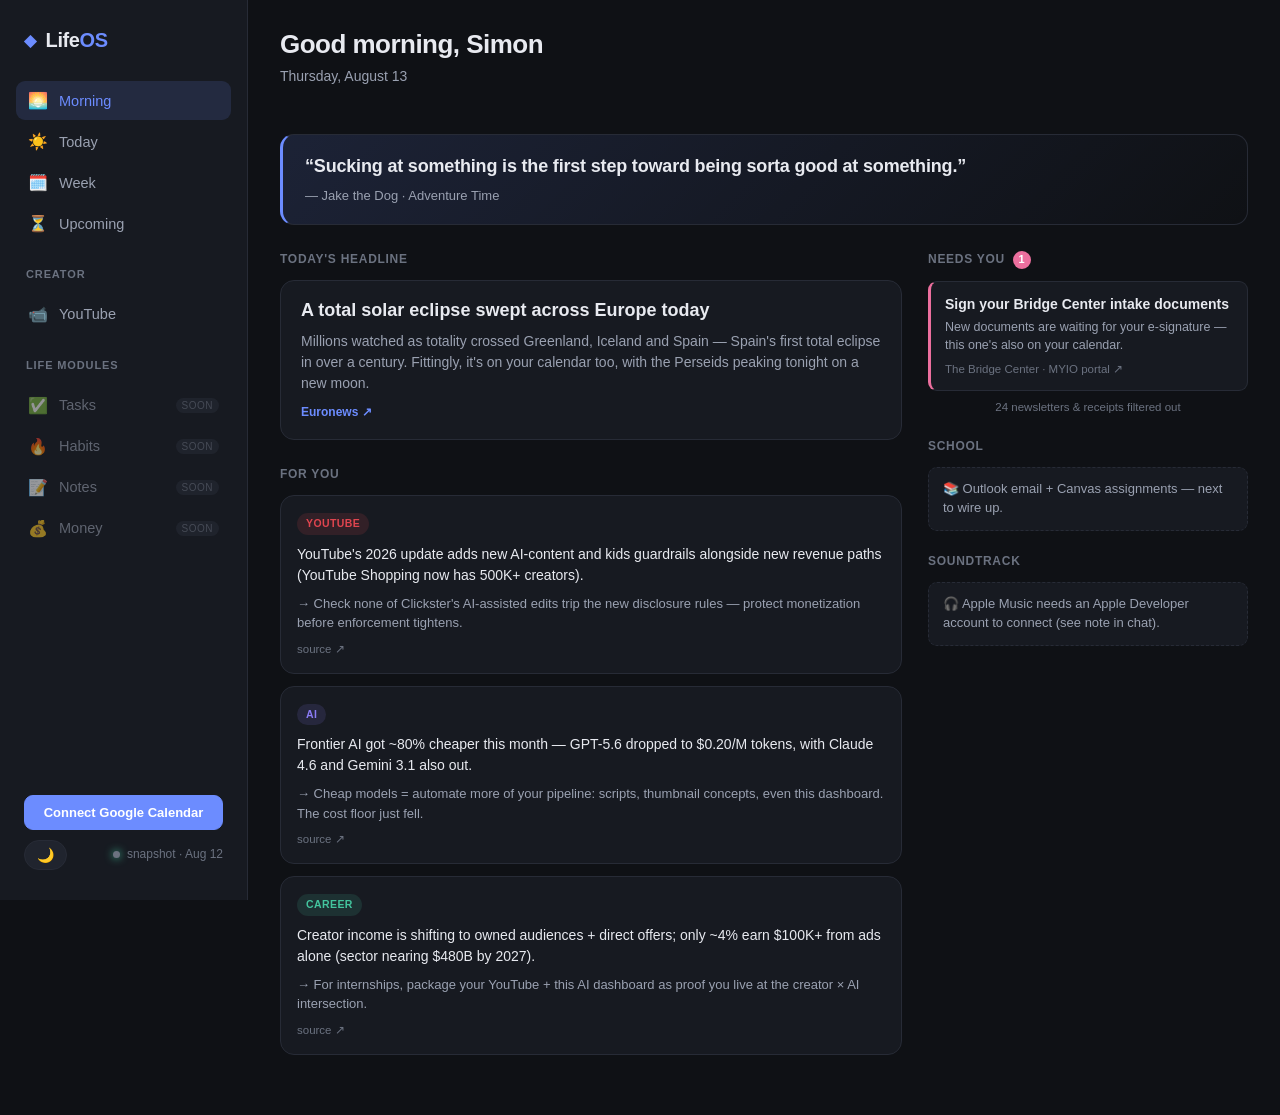
==== index.html @ aaa0245e "Add Morning brief page (news + for-you + needs-you + quote) New "Morning" tab (now the landing view)" ====
<!DOCTYPE html>
<html lang="en" data-theme="dark">
<head>
  <meta charset="UTF-8" />
  <meta name="viewport" content="width=device-width, initial-scale=1.0" />
  <title>Life OS — Dashboard</title>
  <link rel="preconnect" href="https://fonts.googleapis.com" />
  <link rel="stylesheet" href="styles.css" />
  <link rel="icon" href="data:image/svg+xml,<svg xmlns='http://www.w3.org/2000/svg' viewBox='0 0 100 100'><text y='.9em' font-size='90'>🗓️</text></svg>" />
  <script src="https://accounts.google.com/gsi/client" async defer></script>
</head>
<body>
  <div class="app">
    <!-- Sidebar -->
    <aside class="sidebar">
      <div class="brand">
        <span class="brand-mark">◆</span>
        <span class="brand-name">Life<span>OS</span></span>
      </div>

      <nav class="nav">
        <button class="nav-item active" data-view="morning">
          <span class="nav-ico">🌅</span> Morning
        </button>
        <button class="nav-item" data-view="today">
          <span class="nav-ico">☀️</span> Today
        </button>
        <button class="nav-item" data-view="week">
          <span class="nav-ico">🗓️</span> Week
        </button>
        <button class="nav-item" data-view="upcoming">
          <span class="nav-ico">⏳</span> Upcoming
        </button>
      </nav>

      <div class="nav-section-label">Creator</div>
      <nav class="nav">
        <button class="nav-item" data-view="youtube">
          <span class="nav-ico">📹</span> YouTube
        </button>
      </nav>

      <div class="nav-section-label">Life modules</div>
      <nav class="nav">
        <button class="nav-item soon" disabled>
          <span class="nav-ico">✅</span> Tasks <span class="soon-tag">soon</span>
        </button>
        <button class="nav-item soon" disabled>
          <span class="nav-ico">🔥</span> Habits <span class="soon-tag">soon</span>
        </button>
        <button class="nav-item soon" disabled>
          <span class="nav-ico">📝</span> Notes <span class="soon-tag">soon</span>
        </button>
        <button class="nav-item soon" disabled>
          <span class="nav-ico">💰</span> Money <span class="soon-tag">soon</span>
        </button>
      </nav>

      <div class="sidebar-foot">
        <div class="conn" id="conn"></div>
        <div class="foot-row">
          <button id="themeToggle" class="theme-toggle" title="Toggle theme">
            <span class="tt-dark">🌙</span><span class="tt-light">☀️</span>
          </button>
          <div class="sync">
            <span class="sync-dot" id="syncDot"></span>
            <span id="syncLabel">—</span>
          </div>
        </div>
      </div>
    </aside>

    <!-- Main -->
    <main class="main">
      <header class="topbar">
        <div>
          <h1 id="viewTitle">Today</h1>
          <p id="viewSub" class="sub"></p>
        </div>
        <div class="topbar-right">
          <div class="legend" id="legend"></div>
        </div>
      </header>

      <!-- Stat strip -->
      <section class="stats" id="stats"></section>

      <!-- View slot -->
      <section class="view" id="view"></section>
    </main>
  </div>

  <script src="config.js"></script>
  <script src="session.js"></script>
  <script src="data/events.js"></script>
  <script src="data/youtube.js"></script>
  <script src="data/brief.js"></script>
  <script src="google.js"></script>
  <script src="ytstudio.js"></script>
  <script src="app.js"></script>
</body>
</html>
---- styles.css ----
/* ---------- Design tokens ---------- */
:root {
  --bg: #0f1115;
  --bg-elev: #171a21;
  --bg-elev-2: #1e222b;
  --line: #272b36;
  --line-soft: #20242e;
  --text: #e8eaf0;
  --text-dim: #9aa1b1;
  --text-faint: #6b7280;
  --accent: #6c8cff;
  --accent-soft: rgba(108, 140, 255, 0.14);
  --shadow: 0 8px 30px rgba(0, 0, 0, 0.35);
  --radius: 14px;
  --radius-sm: 9px;

  /* category colors */
  --c-work: #6c8cff;
  --c-health: #43c59e;
  --c-meal: #f5a742;
  --c-rest: #8b7cf6;
  --c-travel: #56b8e6;
  --c-social: #ec6f9e;
  --c-brief: #9aa1b1;
  --c-personal: #6b7280;
}

:root[data-theme="light"] {
  --bg: #f5f6f9;
  --bg-elev: #ffffff;
  --bg-elev-2: #ffffff;
  --line: #e4e7ee;
  --line-soft: #eef0f5;
  --text: #1a1d24;
  --text-dim: #5a6273;
  --text-faint: #99a0b0;
  --accent: #4361ee;
  --accent-soft: rgba(67, 97, 238, 0.1);
  --shadow: 0 8px 30px rgba(20, 30, 60, 0.08);
}

* { box-sizing: border-box; margin: 0; padding: 0; }

html, body { height: 100%; }

body {
  font-family: -apple-system, BlinkMacSystemFont, "Segoe UI", Roboto, Helvetica, Arial, sans-serif;
  background: var(--bg);
  color: var(--text);
  -webkit-font-smoothing: antialiased;
  line-height: 1.45;
}

/* ---------- Layout ---------- */
.app {
  display: grid;
  grid-template-columns: 248px 1fr;
  min-height: 100vh;
}

.sidebar {
  background: var(--bg-elev);
  border-right: 1px solid var(--line);
  padding: 22px 16px;
  display: flex;
  flex-direction: column;
  gap: 6px;
  position: sticky;
  top: 0;
  height: 100vh;
}

.brand {
  display: flex;
  align-items: center;
  gap: 10px;
  padding: 4px 8px 20px;
  font-weight: 700;
  font-size: 20px;
  letter-spacing: -0.02em;
}
.brand-mark { color: var(--accent); font-size: 16px; }
.brand-name span { color: var(--accent); }

.nav-section-label {
  font-size: 11px;
  text-transform: uppercase;
  letter-spacing: 0.08em;
  color: var(--text-faint);
  padding: 18px 10px 6px;
  font-weight: 600;
}

.nav { display: flex; flex-direction: column; gap: 2px; }

.nav-item {
  display: flex;
  align-items: center;
  gap: 11px;
  width: 100%;
  padding: 10px 12px;
  border: none;
  background: transparent;
  color: var(--text-dim);
  font-size: 14.5px;
  font-weight: 500;
  border-radius: var(--radius-sm);
  cursor: pointer;
  text-align: left;
  transition: background 0.15s, color 0.15s;
  font-family: inherit;
}
.nav-item:hover:not(:disabled) { background: var(--line-soft); color: var(--text); }
.nav-item.active { background: var(--accent-soft); color: var(--accent); }
.nav-ico { font-size: 16px; width: 20px; text-align: center; }
.nav-item.soon { cursor: default; opacity: 0.55; }
.soon-tag {
  margin-left: auto;
  font-size: 10px;
  text-transform: uppercase;
  letter-spacing: 0.05em;
  background: var(--line);
  color: var(--text-faint);
  padding: 2px 6px;
  border-radius: 20px;
}

.sidebar-foot { margin-top: auto; display: flex; flex-direction: column; gap: 10px; padding: 8px; }
.foot-row { display: flex; align-items: center; justify-content: space-between; gap: 10px; }

/* connection controls */
.conn { display: flex; flex-direction: column; gap: 6px; }
.conn-btn {
  width: 100%; padding: 9px 12px; border-radius: var(--radius-sm);
  border: 1px solid var(--line); background: var(--line-soft); color: var(--text);
  font-size: 13px; font-weight: 600; cursor: pointer; font-family: inherit;
  transition: background 0.12s, opacity 0.12s;
}
.conn-btn:hover:not(:disabled) { background: var(--bg-elev-2); }
.conn-btn:disabled { opacity: 0.6; cursor: default; }
.conn-btn.primary { background: var(--accent); border-color: var(--accent); color: #fff; }
.conn-btn.primary:hover { opacity: 0.9; background: var(--accent); }
.conn-btn.ghost { background: transparent; color: var(--text-dim); }
.conn-hint { font-size: 11px; color: var(--text-faint); line-height: 1.4; }
.conn-hint code { background: var(--line-soft); padding: 1px 4px; border-radius: 4px; font-size: 10.5px; }
.conn-err { font-size: 11px; color: #e0655f; line-height: 1.4; }

.theme-toggle {
  background: var(--line-soft);
  border: 1px solid var(--line);
  color: var(--text);
  border-radius: 20px;
  padding: 6px 12px;
  cursor: pointer;
  font-size: 14px;
}
:root[data-theme="dark"] .tt-light { display: none; }
:root[data-theme="light"] .tt-dark { display: none; }

.sync { display: flex; align-items: center; gap: 7px; font-size: 12px; color: var(--text-faint); }
.sync-dot { width: 7px; height: 7px; border-radius: 50%; background: var(--c-health); box-shadow: 0 0 8px var(--c-health); }

/* ---------- Main ---------- */
.main { padding: 26px 32px 60px; max-width: 1200px; }

.topbar {
  display: flex;
  align-items: flex-start;
  justify-content: space-between;
  gap: 20px;
  margin-bottom: 22px;
}
.topbar h1 { font-size: 26px; font-weight: 700; letter-spacing: -0.02em; }
.sub { color: var(--text-dim); font-size: 14px; margin-top: 2px; }

.legend { display: flex; flex-wrap: wrap; gap: 10px 14px; justify-content: flex-end; max-width: 440px; }
.legend-item { display: flex; align-items: center; gap: 6px; font-size: 12px; color: var(--text-dim); }
.legend-dot { width: 9px; height: 9px; border-radius: 3px; }

/* ---------- Stats ---------- */
.stats {
  display: grid;
  grid-template-columns: repeat(4, 1fr);
  gap: 14px;
  margin-bottom: 26px;
}
.stat {
  background: var(--bg-elev);
  border: 1px solid var(--line);
  border-radius: var(--radius);
  padding: 16px 18px;
}
.stat-label { font-size: 12px; color: var(--text-faint); text-transform: uppercase; letter-spacing: 0.05em; font-weight: 600; }
.stat-value { font-size: 24px; font-weight: 700; margin-top: 6px; letter-spacing: -0.02em; }
.stat-sub { font-size: 12.5px; color: var(--text-dim); margin-top: 2px; }
.stat-value.accent { color: var(--accent); }

/* ---------- Today timeline ---------- */
.timeline { display: flex; flex-direction: column; gap: 2px; position: relative; }
.tl-now {
  display: flex; align-items: center; gap: 10px;
  color: var(--c-brief); font-size: 12px; font-weight: 600;
  margin: 8px 0;
}
.tl-now::after { content: ""; flex: 1; height: 1px; background: linear-gradient(90deg, var(--c-brief), transparent); }
.tl-now-dot { width: 8px; height: 8px; border-radius: 50%; background: var(--c-brief); box-shadow: 0 0 8px var(--c-brief); }

.event {
  display: grid;
  grid-template-columns: 92px 1fr;
  gap: 16px;
  padding: 11px 14px;
  border-radius: var(--radius-sm);
  border: 1px solid transparent;
  transition: background 0.12s, border-color 0.12s;
}
.event:hover { background: var(--bg-elev); border-color: var(--line); }
.event.past { opacity: 0.45; }
.event.current { background: var(--accent-soft); border-color: color-mix(in srgb, var(--accent) 40%, transparent); }
.event-time { font-size: 13px; color: var(--text-dim); font-variant-numeric: tabular-nums; padding-top: 1px; }
.event-time .dur { display: block; font-size: 11px; color: var(--text-faint); }
.event-body { display: flex; align-items: flex-start; gap: 11px; min-width: 0; }
.event-bar { width: 3px; align-self: stretch; border-radius: 3px; flex: none; margin-top: 2px; margin-bottom: 2px; }
.event-title { font-size: 14.5px; font-weight: 550; }
.event-loc { font-size: 12.5px; color: var(--text-dim); margin-top: 2px; }
.event-cat { font-size: 11px; color: var(--text-faint); text-transform: capitalize; }

.allday-strip { display: flex; flex-direction: column; gap: 6px; margin-bottom: 18px; }
.allday {
  display: flex; align-items: center; gap: 10px;
  background: var(--bg-elev); border: 1px solid var(--line);
  border-left: 3px solid var(--c-brief);
  padding: 9px 13px; border-radius: var(--radius-sm); font-size: 13.5px;
}

/* ---------- Week grid ---------- */
.week {
  display: grid;
  grid-template-columns: repeat(7, 1fr);
  gap: 10px;
}
.day-col {
  background: var(--bg-elev);
  border: 1px solid var(--line);
  border-radius: var(--radius);
  padding: 12px 10px;
  min-height: 180px;
  min-width: 0; /* allow 1fr columns to shrink instead of overflowing */
}
.day-col.is-today { border-color: var(--accent); box-shadow: 0 0 0 1px var(--accent); }
.day-head { text-align: center; padding-bottom: 10px; border-bottom: 1px solid var(--line-soft); margin-bottom: 10px; }
.day-dow { font-size: 11px; text-transform: uppercase; letter-spacing: 0.06em; color: var(--text-faint); font-weight: 600; }
.day-num { font-size: 20px; font-weight: 700; margin-top: 2px; }
.day-col.is-today .day-num { color: var(--accent); }
.day-events { display: flex; flex-direction: column; gap: 5px; }
.chip {
  display: flex; align-items: center; gap: 7px;
  font-size: 11.5px; padding: 5px 7px; border-radius: 7px;
  background: var(--bg-elev-2); border: 1px solid var(--line-soft);
  min-width: 0;
}
.chip-dot { width: 7px; height: 7px; border-radius: 2px; flex: none; }
.chip-time { color: var(--text-faint); font-variant-numeric: tabular-nums; flex: none; }
.chip-title { overflow: hidden; text-overflow: ellipsis; white-space: nowrap; }
.day-more { font-size: 11px; color: var(--text-faint); text-align: center; padding-top: 2px; }

/* ---------- Upcoming ---------- */
.up-group { margin-bottom: 26px; }
.up-date { font-size: 13px; font-weight: 600; color: var(--text-dim); margin-bottom: 8px; position: sticky; top: 0; }

/* ---------- YouTube view ---------- */
.yt-toolbar { display: flex; align-items: center; justify-content: space-between; gap: 12px; margin-bottom: 14px; flex-wrap: wrap; }
.yt-toolbar-left { display: flex; align-items: center; gap: 10px; flex-wrap: wrap; }
.yt-status { font-size: 12.5px; color: var(--text-faint); }
.yt-status.live { color: var(--c-health); font-weight: 600; }
.conn-btn.sm { width: auto; padding: 6px 12px; font-size: 12.5px; }
#ytErr:empty { display: none; }
#ytErr { margin: -6px 0 14px; }
.sheet-btn {
  display: inline-flex; align-items: center; gap: 7px;
  background: var(--c-health); color: #06281f; text-decoration: none;
  font-size: 13px; font-weight: 650; padding: 8px 14px; border-radius: 20px;
}
.sheet-btn:hover { opacity: 0.9; }

.yt-facts { display: flex; flex-wrap: wrap; gap: 8px; margin-bottom: 16px; }
.fact {
  font-size: 12px; font-weight: 600; color: var(--text-dim);
  background: var(--bg-elev); border: 1px solid var(--line);
  padding: 5px 11px; border-radius: 20px;
}

.insight {
  background: var(--accent-soft); border: 1px solid color-mix(in srgb, var(--accent) 30%, transparent);
  color: var(--text); font-size: 13.5px; line-height: 1.5;
  padding: 12px 16px; border-radius: var(--radius); margin-bottom: 22px;
}

.yt-grid { display: grid; grid-template-columns: 1fr 300px; gap: 24px; align-items: start; }
.yt-section-title {
  font-size: 12px; text-transform: uppercase; letter-spacing: 0.06em;
  color: var(--text-faint); font-weight: 700; margin: 4px 0 12px;
}
.yt-col .yt-section-title:not(:first-child) { margin-top: 26px; }

.ideas-grid { display: grid; grid-template-columns: repeat(3, 1fr); gap: 12px; }
.idea {
  background: var(--bg-elev); border: 1px solid var(--line); border-radius: var(--radius);
  padding: 14px; display: flex; flex-direction: column; gap: 8px;
}
.pill {
  align-self: flex-start; font-size: 10.5px; font-weight: 700; text-transform: uppercase;
  letter-spacing: 0.04em; padding: 3px 9px; border-radius: 20px;
}
.idea-title { font-size: 14.5px; font-weight: 650; line-height: 1.3; }
.idea-hook { font-size: 12.5px; color: var(--text-dim); line-height: 1.45; }
.idea-basis { font-size: 11.5px; color: var(--text-faint); line-height: 1.4; margin-top: auto; }

.pipe { display: flex; flex-direction: column; gap: 2px; }
.pipe-row {
  display: grid; grid-template-columns: 56px 10px 1fr auto; align-items: center; gap: 11px;
  padding: 9px 12px; border-radius: var(--radius-sm); border: 1px solid transparent;
}
.pipe-row:hover { background: var(--bg-elev); border-color: var(--line); }
.pipe-day { font-size: 12px; color: var(--text-faint); font-variant-numeric: tabular-nums; }
.pipe-dot { width: 8px; height: 8px; border-radius: 3px; }
.pipe-title { font-size: 13.5px; overflow: hidden; text-overflow: ellipsis; white-space: nowrap; }
.status-badge {
  font-size: 10.5px; font-weight: 650; text-transform: uppercase; letter-spacing: 0.04em;
  padding: 3px 9px; border-radius: 20px; white-space: nowrap;
}
.status-today   { background: var(--accent-soft); color: var(--accent); }
.status-planned { background: color-mix(in srgb, var(--c-health) 16%, transparent); color: var(--c-health); }
.status-backlog { background: var(--line-soft); color: var(--text-faint); }

.yt-side {
  background: var(--bg-elev); border: 1px solid var(--line);
  border-radius: var(--radius); padding: 16px 18px;
}
.traffic { display: flex; flex-direction: column; gap: 10px; margin-bottom: 4px; }
.traffic-row { display: grid; grid-template-columns: 84px 1fr 34px; align-items: center; gap: 9px; }
.traffic-label { font-size: 12px; color: var(--text-dim); }
.bar { height: 7px; background: var(--line-soft); border-radius: 4px; overflow: hidden; }
.bar-fill { display: block; height: 100%; background: var(--accent); border-radius: 4px; }
.traffic-pct { font-size: 12px; color: var(--text-dim); text-align: right; font-variant-numeric: tabular-nums; }

.topvids { display: flex; flex-direction: column; gap: 9px; }
.topvid { display: flex; align-items: baseline; justify-content: space-between; gap: 10px; }
.topvid-title { font-size: 12.5px; color: var(--text-dim); overflow: hidden; text-overflow: ellipsis; white-space: nowrap; }
.topvid-views { font-size: 12.5px; font-weight: 650; color: var(--text); font-variant-numeric: tabular-nums; flex: none; }

/* audience */
.aud-grid { display: grid; grid-template-columns: repeat(auto-fit, minmax(210px, 1fr)); gap: 14px; margin-bottom: 26px; }
.aud-card { background: var(--bg-elev); border: 1px solid var(--line); border-radius: var(--radius); padding: 14px 16px; }
.aud-h { font-size: 13px; font-weight: 650; margin-bottom: 12px; }
.aud-card .traffic-row { grid-template-columns: 68px 1fr 34px; }
.fmt-row { display: flex; align-items: center; justify-content: space-between; gap: 10px; padding: 5px 0; }
.fmt-label { font-size: 13px; font-weight: 550; }
.fmt-nums { font-size: 12px; color: var(--text-dim); }
.fmt-nums b { color: var(--text); }

/* ---------- Morning brief ---------- */
.quote-card {
  background: linear-gradient(135deg, var(--accent-soft), transparent);
  border: 1px solid var(--line); border-left: 3px solid var(--accent);
  border-radius: var(--radius); padding: 18px 22px; margin-bottom: 26px;
}
.quote-text { font-size: 18px; font-weight: 550; line-height: 1.45; letter-spacing: -0.01em; }
.quote-author { font-size: 13px; color: var(--text-dim); margin-top: 8px; }

.brief-grid { display: grid; grid-template-columns: 1fr 320px; gap: 26px; align-items: start; }
.sec-label {
  font-size: 12px; text-transform: uppercase; letter-spacing: 0.06em;
  color: var(--text-faint); font-weight: 700; margin: 0 0 12px;
  display: flex; align-items: center; gap: 8px;
}
.brief-main .sec-label:not(:first-child) { margin-top: 26px; }
.brief-side .sec-label:not(:first-child) { margin-top: 22px; }

.headline-card {
  display: block; text-decoration: none; color: inherit;
  background: var(--bg-elev); border: 1px solid var(--line); border-radius: var(--radius);
  padding: 18px 20px; transition: border-color 0.12s;
}
.headline-card:hover { border-color: var(--accent); }
.headline-title { font-size: 18px; font-weight: 650; line-height: 1.3; }
.headline-sum { font-size: 14px; color: var(--text-dim); line-height: 1.5; margin-top: 8px; }
.headline-src { font-size: 12px; color: var(--accent); font-weight: 600; margin-top: 10px; }

.fy-grid { display: flex; flex-direction: column; gap: 12px; }
.fy-card { background: var(--bg-elev); border: 1px solid var(--line); border-radius: var(--radius); padding: 14px 16px; }
.fy-tag {
  display: inline-block; font-size: 10.5px; font-weight: 700; text-transform: uppercase;
  letter-spacing: 0.04em; padding: 3px 9px; border-radius: 20px; margin-bottom: 9px;
}
.fy-text { font-size: 14px; line-height: 1.5; }
.fy-action { font-size: 13px; color: var(--text-dim); line-height: 1.5; margin-top: 8px; font-weight: 500; }
.fy-src { display: inline-block; font-size: 11.5px; color: var(--text-faint); margin-top: 8px; text-decoration: none; }
.fy-src:hover { color: var(--accent); }

.need-count {
  background: var(--c-social); color: #fff; font-size: 11px; font-weight: 700;
  min-width: 18px; height: 18px; padding: 0 5px; border-radius: 20px;
  display: inline-flex; align-items: center; justify-content: center;
}
.needs { display: flex; flex-direction: column; gap: 8px; }
.need-item {
  display: block; text-decoration: none; color: inherit;
  background: var(--bg-elev); border: 1px solid var(--line);
  border-left: 3px solid var(--c-social); border-radius: var(--radius-sm);
  padding: 12px 14px; transition: border-color 0.12s;
}
.need-item:hover { border-color: var(--c-social); }
.need-title { font-size: 14px; font-weight: 600; }
.need-why { font-size: 12.5px; color: var(--text-dim); line-height: 1.45; margin-top: 4px; }
.need-from { font-size: 11.5px; color: var(--text-faint); margin-top: 7px; }
.need-filtered { font-size: 11.5px; color: var(--text-faint); margin-top: 8px; text-align: center; }

.soon-card {
  background: var(--bg-elev); border: 1px dashed var(--line);
  border-radius: var(--radius-sm); padding: 12px 14px;
  font-size: 13px; color: var(--text-dim);
}

@media (max-width: 900px) {
  .brief-grid { grid-template-columns: 1fr; }
}

/* ---------- misc ---------- */
.empty { color: var(--text-faint); font-size: 14px; padding: 40px; text-align: center; }

@media (max-width: 900px) {
  .app { grid-template-columns: 1fr; }
  .sidebar { position: static; height: auto; flex-direction: row; flex-wrap: wrap; align-items: center; gap: 4px; }
  .brand { padding: 4px 8px; }
  .nav { flex-direction: row; }
  .nav-section-label, .sidebar-foot .sync { display: none; }
  .sidebar-foot { margin: 0; }
  .stats { grid-template-columns: repeat(2, 1fr); }
  .week { grid-template-columns: 1fr; }
  .main { padding: 18px; }
  .event { grid-template-columns: 78px 1fr; }
  .yt-grid { grid-template-columns: 1fr; }
  .ideas-grid { grid-template-columns: 1fr; }
}
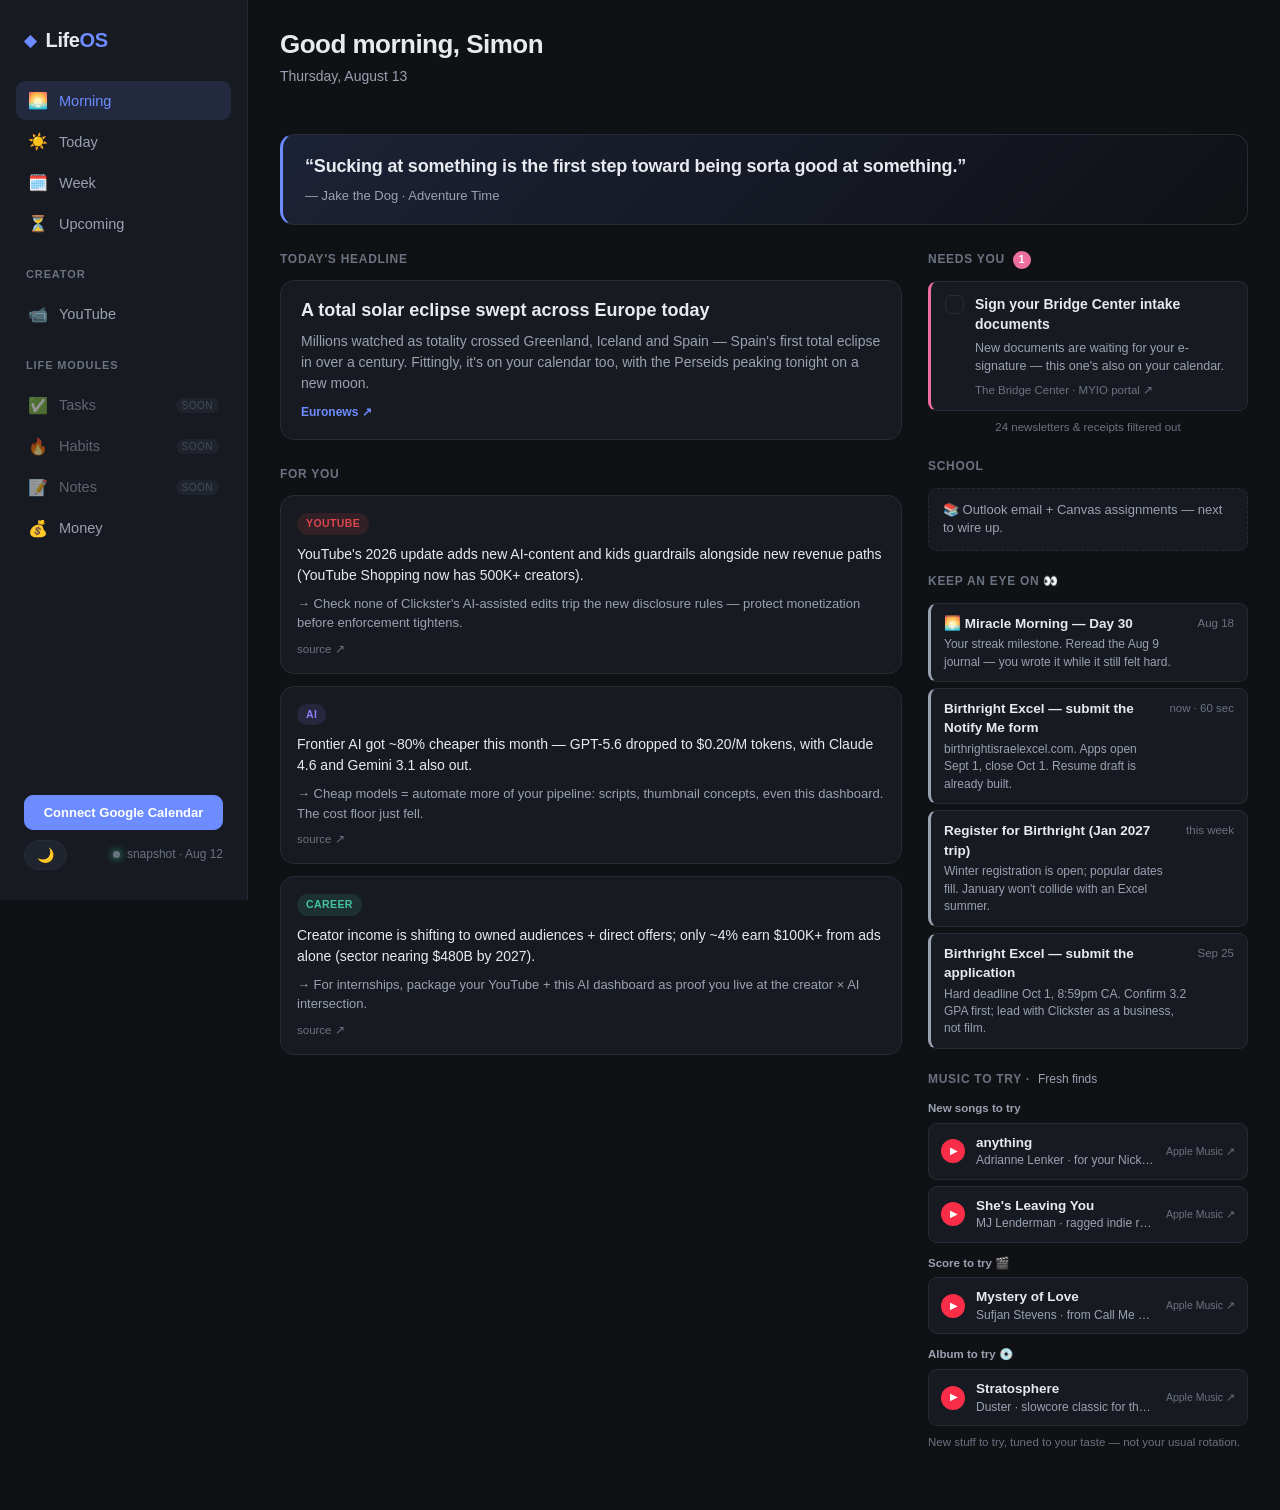
==== commit 50ac85a4: "Add Money tab (net worth, budget, spending, subscriptions) New Money view in the sidebar rendering n" ====
--- a/index.html
+++ b/index.html
@@ -51,8 +51,8 @@
         <button class="nav-item soon" disabled>
           <span class="nav-ico">📝</span> Notes <span class="soon-tag">soon</span>
         </button>
-        <button class="nav-item soon" disabled>
-          <span class="nav-ico">💰</span> Money <span class="soon-tag">soon</span>
+        <button class="nav-item" data-view="money">
+          <span class="nav-ico">💰</span> Money
         </button>
       </nav>
 
@@ -95,6 +95,7 @@
   <script src="data/events.js"></script>
   <script src="data/youtube.js"></script>
   <script src="data/brief.js"></script>
+  <script src="data/money.js"></script>
   <script src="google.js"></script>
   <script src="ytstudio.js"></script>
   <script src="app.js"></script>
--- a/styles.css
+++ b/styles.css
@@ -405,12 +405,25 @@
 }
 .needs { display: flex; flex-direction: column; gap: 8px; }
 .need-item {
-  display: block; text-decoration: none; color: inherit;
+  display: flex; align-items: flex-start; gap: 11px;
   background: var(--bg-elev); border: 1px solid var(--line);
   border-left: 3px solid var(--c-social); border-radius: var(--radius-sm);
-  padding: 12px 14px; transition: border-color 0.12s;
+  padding: 12px 14px; transition: border-color 0.12s, opacity 0.12s;
 }
 .need-item:hover { border-color: var(--c-social); }
+.need-body { flex: 1; min-width: 0; text-decoration: none; color: inherit; }
+.need-check {
+  flex: none; width: 19px; height: 19px; margin-top: 1px; padding: 0;
+  border: 1.5px solid var(--line); border-radius: 6px; background: transparent;
+  cursor: pointer; display: flex; align-items: center; justify-content: center;
+  transition: background 0.12s, border-color 0.12s;
+}
+.need-check::after { content: "✓"; font-size: 12px; font-weight: 800; line-height: 1; color: transparent; }
+.need-check:hover { border-color: var(--c-health); }
+.need-check[aria-checked="true"] { background: var(--c-health); border-color: var(--c-health); }
+.need-check[aria-checked="true"]::after { color: #06281f; }
+.need-item.done { opacity: 0.5; }
+.need-item.done .need-title { text-decoration: line-through; }
 .need-title { font-size: 14px; font-weight: 600; }
 .need-why { font-size: 12.5px; color: var(--text-dim); line-height: 1.45; margin-top: 4px; }
 .need-from { font-size: 11.5px; color: var(--text-faint); margin-top: 7px; }
@@ -421,10 +434,67 @@
   border-radius: var(--radius-sm); padding: 12px 14px;
   font-size: 13px; color: var(--text-dim);
 }
+.watch-list { display: flex; flex-direction: column; gap: 6px; }
+.watch-item {
+  display: flex; align-items: flex-start; gap: 10px; text-decoration: none; color: inherit;
+  background: var(--bg-elev); border: 1px solid var(--line); border-left: 3px solid var(--c-brief);
+  border-radius: var(--radius-sm); padding: 10px 13px; transition: border-color 0.12s;
+}
+.watch-item:hover { border-color: var(--c-brief); }
+.watch-main { flex: 1; min-width: 0; }
+.watch-title { font-size: 13.5px; font-weight: 600; }
+.watch-note { font-size: 12px; color: var(--text-dim); line-height: 1.45; margin-top: 3px; }
+.watch-when { flex: none; font-size: 11.5px; color: var(--text-faint); white-space: nowrap; padding-top: 1px; }
+.watch-when.soon { color: var(--c-social); font-weight: 700; }
+
+.music-vibe { color: var(--text-dim); text-transform: none; letter-spacing: 0; font-weight: 500; }
+.music-sub { font-size: 11.5px; font-weight: 650; color: var(--text-dim); margin: 12px 0 6px; }
+.music-sub:first-child { margin-top: 0; }
+.music-list { display: flex; flex-direction: column; gap: 6px; }
+.music-pick {
+  display: flex; align-items: center; gap: 11px; text-decoration: none; color: inherit;
+  background: var(--bg-elev); border: 1px solid var(--line); border-radius: var(--radius-sm);
+  padding: 9px 12px; transition: border-color 0.12s;
+}
+.music-pick:hover { border-color: #fa2d48; }
+.music-play {
+  flex: none; width: 24px; height: 24px; border-radius: 50%;
+  background: #fa2d48; color: #fff; font-size: 10px;
+  display: flex; align-items: center; justify-content: center; padding-left: 2px;
+}
+.music-meta { display: flex; flex-direction: column; min-width: 0; flex: 1; }
+.music-title { font-size: 13.5px; font-weight: 600; overflow: hidden; text-overflow: ellipsis; white-space: nowrap; }
+.music-artist { font-size: 12px; color: var(--text-dim); overflow: hidden; text-overflow: ellipsis; white-space: nowrap; }
+.music-open { flex: none; font-size: 10.5px; color: var(--text-faint); }
+.music-note { font-size: 11.5px; color: var(--text-faint); margin-top: 8px; line-height: 1.4; }
+.need-item.school { border-left-color: var(--c-work); }
+.need-item.school:hover { border-color: var(--c-work); }
+.miss { font-size: 10px; font-weight: 700; text-transform: uppercase; color: #fff; background: var(--c-social); padding: 1px 6px; border-radius: 10px; margin-left: 4px; }
+.live-dot { width: 7px; height: 7px; border-radius: 50%; background: var(--c-health); box-shadow: 0 0 7px var(--c-health); display: inline-block; }
 
 @media (max-width: 900px) {
   .brief-grid { grid-template-columns: 1fr; }
 }
+
+/* ---------- Money ---------- */
+.traffic.money .traffic-row { grid-template-columns: 150px 1fr 72px; }
+.acct-type { font-size: 10.5px; color: var(--text-faint); text-transform: uppercase; letter-spacing: 0.04em; margin-left: 4px; }
+.acct-bal { flex: none; font-size: 12.5px; font-weight: 650; font-variant-numeric: tabular-nums; text-align: right; min-width: 64px; }
+.traffic-row .acct-bal { color: var(--text); }
+.budget { margin-bottom: 8px; }
+.budget-head { display: flex; justify-content: space-between; font-size: 13px; margin-bottom: 8px; }
+.budget-head span:first-child { font-weight: 650; }
+.budget-head span:last-child { color: var(--text-dim); }
+.budget-bar { height: 12px; background: var(--line-soft); border-radius: 8px; overflow: hidden; }
+.budget-fill { display: block; height: 100%; background: var(--c-health); border-radius: 8px; }
+.budget-fill.over { background: var(--c-social); }
+.subs { display: flex; flex-direction: column; gap: 2px; }
+.sub-row { display: flex; align-items: center; justify-content: space-between; gap: 10px; padding: 8px 2px; border-bottom: 1px solid var(--line-soft); }
+.sub-row:last-child { border-bottom: none; }
+.sub-name { font-size: 13px; overflow: hidden; text-overflow: ellipsis; white-space: nowrap; }
+.sub-amt { flex: none; font-size: 13px; font-weight: 650; font-variant-numeric: tabular-nums; }
+.sub-cad { font-size: 11px; color: var(--text-faint); font-weight: 400; }
+.money-acct { }
 
 /* ---------- misc ---------- */
 .empty { color: var(--text-faint); font-size: 14px; padding: 40px; text-align: center; }
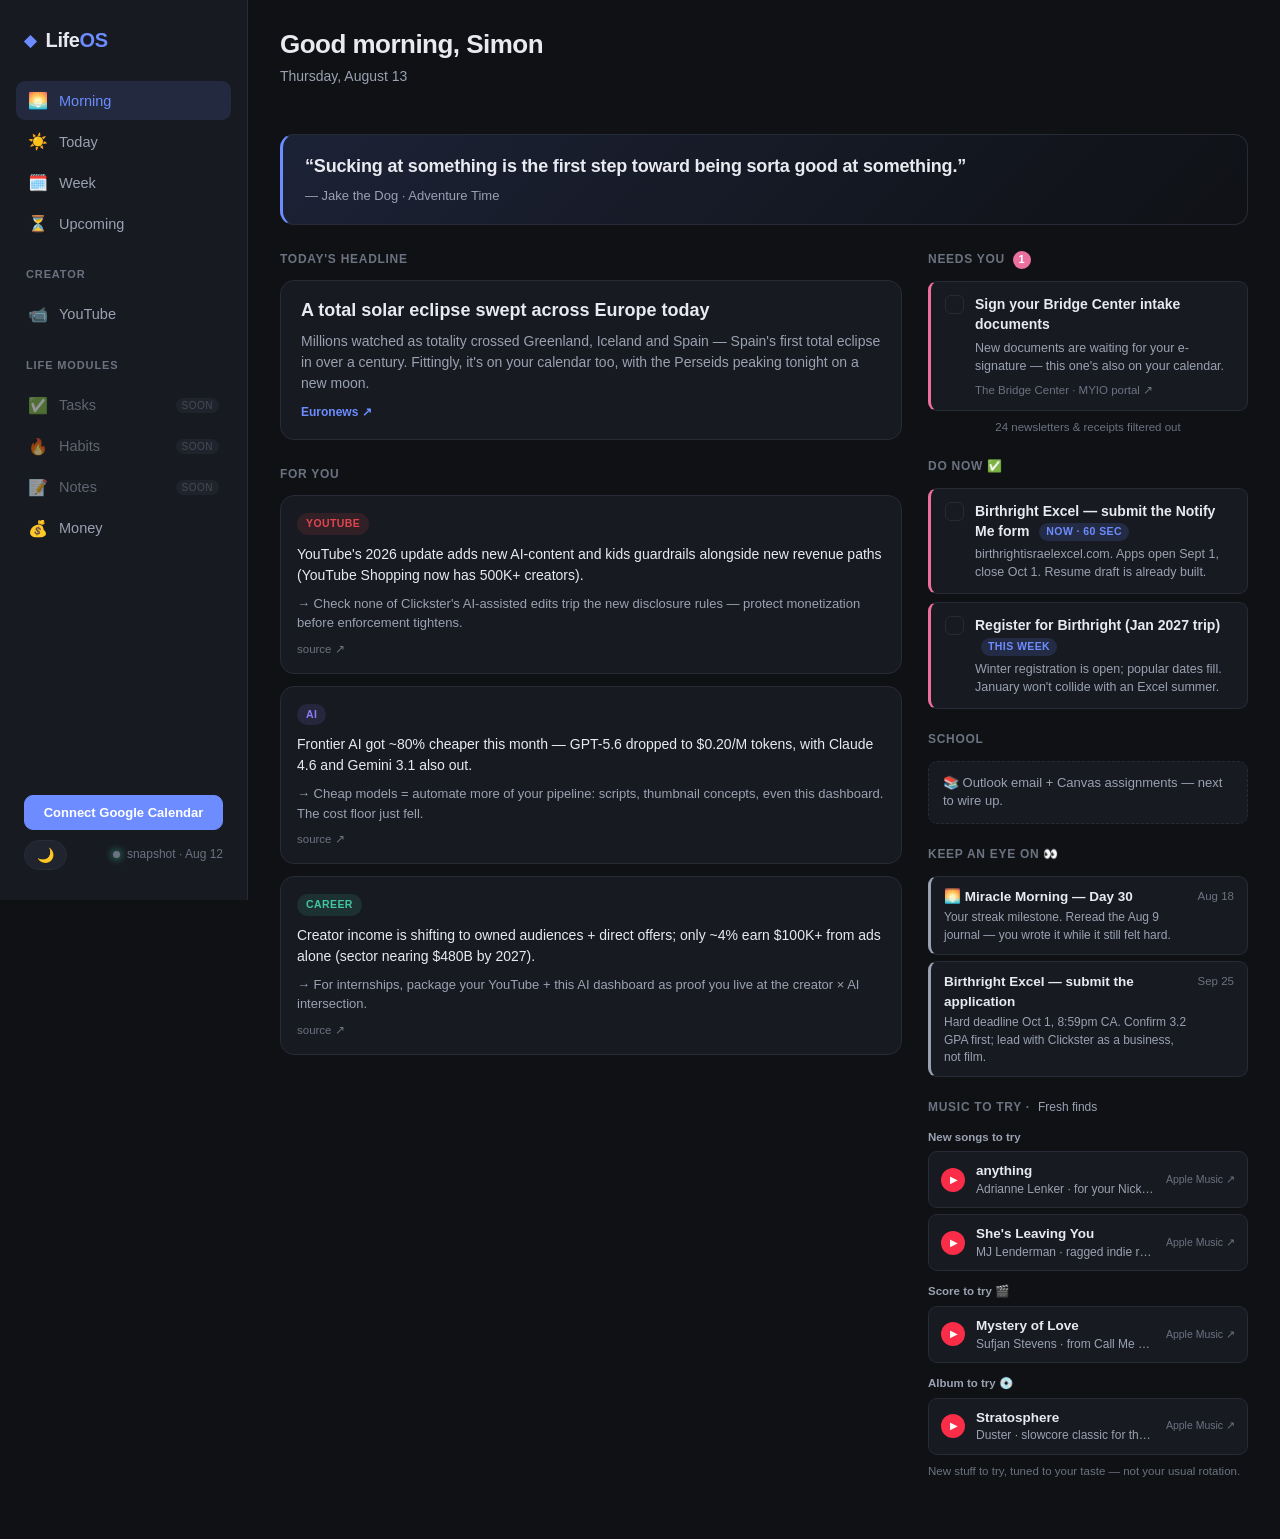
==== commit f5951493: "Add automatic bank sync to Money tab via Plaid - Worker: /plaid/link-token, /plaid/exchange, /plaid/" ====
--- a/index.html
+++ b/index.html
@@ -98,6 +98,7 @@
   <script src="data/money.js"></script>
   <script src="google.js"></script>
   <script src="ytstudio.js"></script>
+  <script src="plaid.js"></script>
   <script src="app.js"></script>
 </body>
 </html>
--- a/styles.css
+++ b/styles.css
@@ -428,6 +428,8 @@
 .need-why { font-size: 12.5px; color: var(--text-dim); line-height: 1.45; margin-top: 4px; }
 .need-from { font-size: 11.5px; color: var(--text-faint); margin-top: 7px; }
 .need-filtered { font-size: 11.5px; color: var(--text-faint); margin-top: 8px; text-align: center; }
+.task-when { display: inline-block; margin-left: 6px; font-size: 10.5px; font-weight: 700; text-transform: uppercase; letter-spacing: .04em; color: var(--accent); background: color-mix(in srgb, var(--accent) 16%, transparent); padding: 1px 7px; border-radius: 999px; vertical-align: middle; }
+.need-item.task.done .task-when { opacity: .5; }
 
 .soon-card {
   background: var(--bg-elev); border: 1px dashed var(--line);
@@ -496,6 +498,27 @@
 .sub-cad { font-size: 11px; color: var(--text-faint); font-weight: 400; }
 .money-acct { }
 
+/* Money — bank-sync controls */
+.money-ctl {
+  display: flex; align-items: center; justify-content: space-between; gap: 14px; flex-wrap: wrap;
+  padding: 12px 16px; margin-bottom: 16px;
+  background: var(--panel, var(--card, rgba(127,127,127,.06))); border: 1px solid var(--line-soft); border-radius: var(--radius);
+}
+.money-conn { font-size: 13px; color: var(--text-dim); display: inline-flex; align-items: center; gap: 8px; }
+.money-btns { display: inline-flex; gap: 8px; flex-wrap: wrap; }
+.mbtn {
+  font: inherit; font-size: 12.5px; font-weight: 600; cursor: pointer;
+  padding: 7px 13px; border-radius: 8px; border: 1px solid var(--line); background: transparent; color: var(--text);
+  transition: background .15s, border-color .15s, opacity .15s;
+}
+.mbtn:hover { background: color-mix(in srgb, var(--text) 8%, transparent); }
+.mbtn:disabled { opacity: .55; cursor: default; }
+.mbtn.accent { background: var(--accent); border-color: var(--accent); color: #fff; }
+.mbtn.accent:hover { background: color-mix(in srgb, var(--accent) 88%, #000); }
+.mbtn.ghost { color: var(--text-faint); }
+.insight.ok { background: color-mix(in srgb, #43c59e 14%, transparent); border-color: color-mix(in srgb, #43c59e 32%, transparent); }
+.acct-empty { font-size: 12.5px; color: var(--text-faint); padding: 8px 2px; }
+
 /* ---------- misc ---------- */
 .empty { color: var(--text-faint); font-size: 14px; padding: 40px; text-align: center; }
 
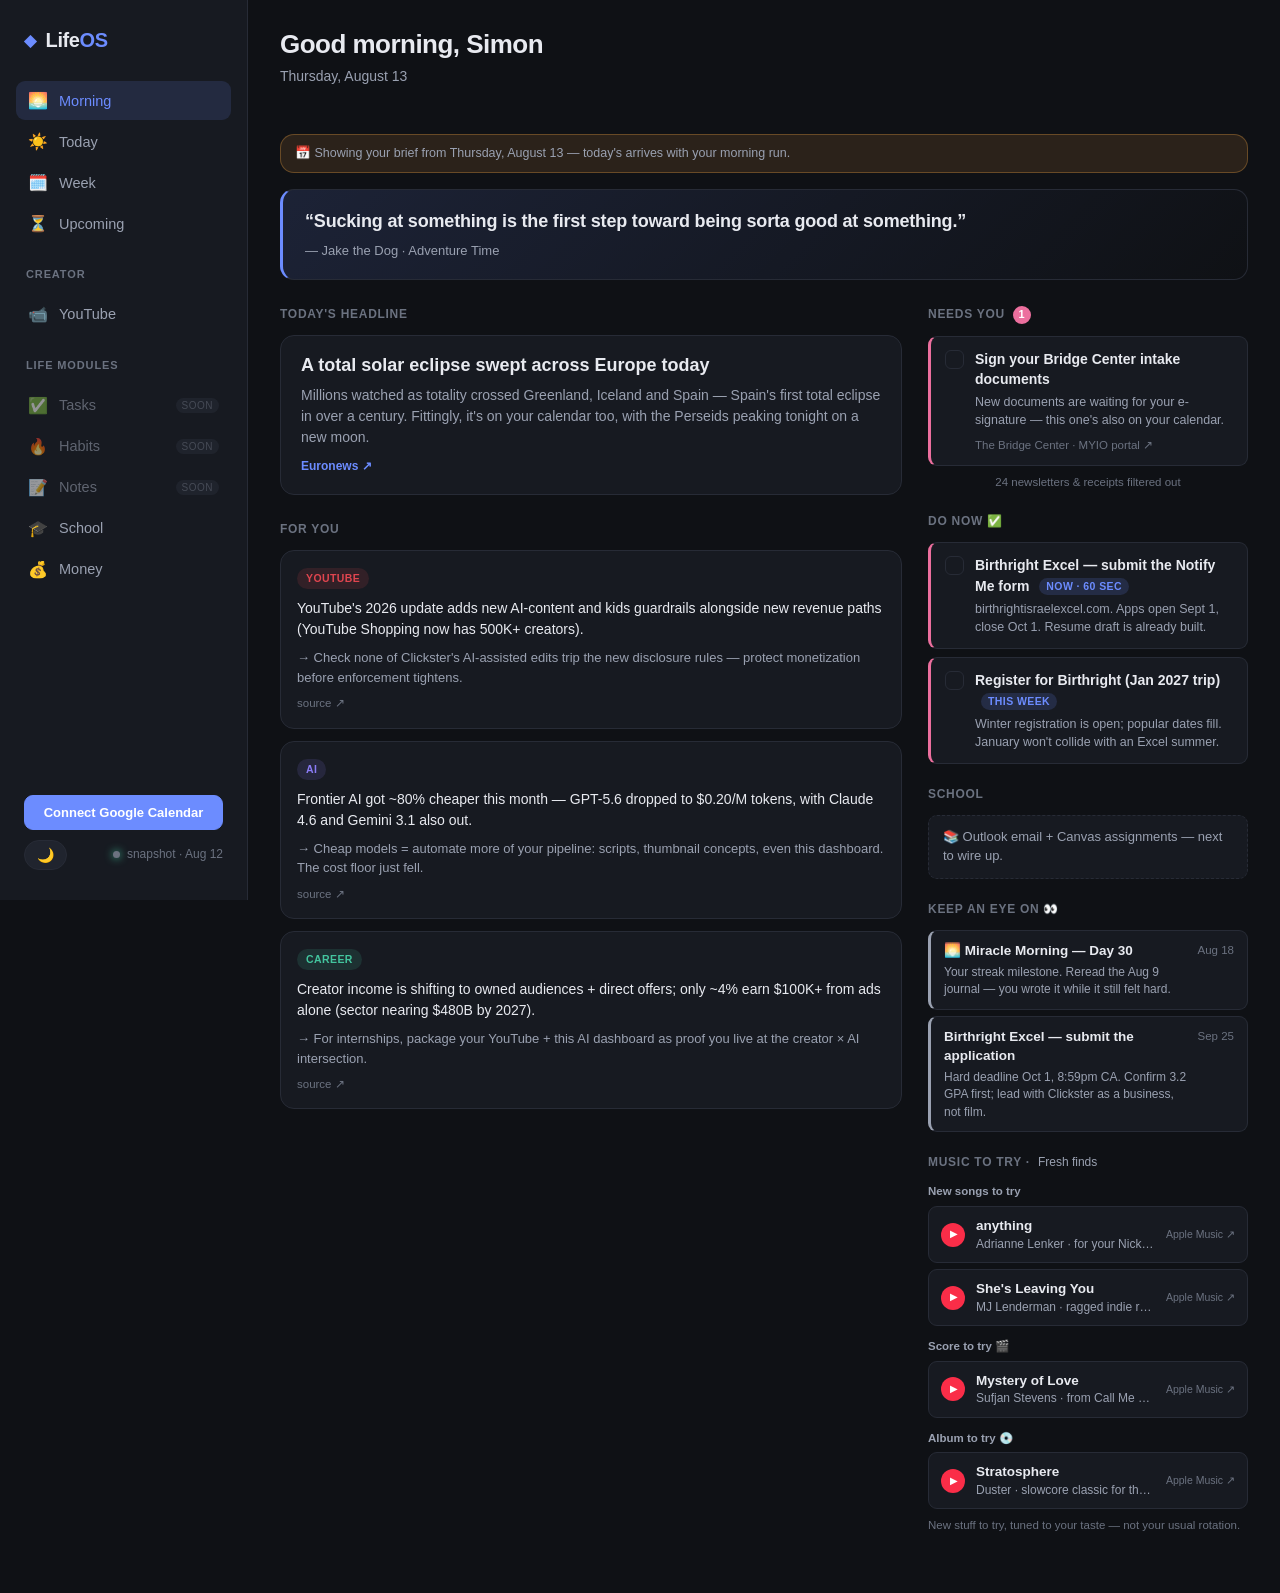
==== commit c1ad1356: "Add School tab: academic planner (degree progress, courses, study-abroad) - New School view: credit " ====
--- a/index.html
+++ b/index.html
@@ -2,7 +2,11 @@
 <html lang="en" data-theme="dark">
 <head>
   <meta charset="UTF-8" />
-  <meta name="viewport" content="width=device-width, initial-scale=1.0" />
+  <meta name="viewport" content="width=device-width, initial-scale=1.0, viewport-fit=cover" />
+  <meta name="theme-color" content="#0f1115" media="(prefers-color-scheme: dark)" />
+  <meta name="theme-color" content="#f5f6f9" media="(prefers-color-scheme: light)" />
+  <meta name="apple-mobile-web-app-capable" content="yes" />
+  <meta name="apple-mobile-web-app-status-bar-style" content="black-translucent" />
   <title>Life OS — Dashboard</title>
   <link rel="preconnect" href="https://fonts.googleapis.com" />
   <link rel="stylesheet" href="styles.css" />
@@ -51,6 +55,9 @@
         <button class="nav-item soon" disabled>
           <span class="nav-ico">📝</span> Notes <span class="soon-tag">soon</span>
         </button>
+        <button class="nav-item" data-view="school">
+          <span class="nav-ico">🎓</span> School
+        </button>
         <button class="nav-item" data-view="money">
           <span class="nav-ico">💰</span> Money
         </button>
@@ -96,6 +103,7 @@
   <script src="data/youtube.js"></script>
   <script src="data/brief.js"></script>
   <script src="data/money.js"></script>
+  <script src="data/school.js"></script>
   <script src="google.js"></script>
   <script src="ytstudio.js"></script>
   <script src="plaid.js"></script>
--- a/styles.css
+++ b/styles.css
@@ -474,8 +474,14 @@
 .miss { font-size: 10px; font-weight: 700; text-transform: uppercase; color: #fff; background: var(--c-social); padding: 1px 6px; border-radius: 10px; margin-left: 4px; }
 .live-dot { width: 7px; height: 7px; border-radius: 50%; background: var(--c-health); box-shadow: 0 0 7px var(--c-health); display: inline-block; }
 
+/* Tablet / narrow: collapse the two-column content layouts.
+   minmax(0, …) lets the single track shrink below its content's min-content
+   width instead of blowing the layout out horizontally. */
 @media (max-width: 900px) {
-  .brief-grid { grid-template-columns: 1fr; }
+  .brief-grid, .yt-grid { grid-template-columns: minmax(0, 1fr); }
+  .ideas-grid { grid-template-columns: repeat(2, minmax(0, 1fr)); }
+  .stats { grid-template-columns: repeat(2, minmax(0, 1fr)); }
+  .legend { justify-content: flex-start; max-width: none; }
 }
 
 /* ---------- Money ---------- */
@@ -518,21 +524,133 @@
 .mbtn.ghost { color: var(--text-faint); }
 .insight.ok { background: color-mix(in srgb, #43c59e 14%, transparent); border-color: color-mix(in srgb, #43c59e 32%, transparent); }
 .acct-empty { font-size: 12.5px; color: var(--text-faint); padding: 8px 2px; }
+/* ---------- School / academic planner ---------- */
+.traffic.school .traffic-row { grid-template-columns: 150px 1fr 52px; }
+.degree { margin-bottom: 22px; }
+.degree-head { display: flex; justify-content: space-between; font-size: 13px; margin-bottom: 8px; }
+.degree-head span:first-child { font-weight: 650; }
+.degree-head span:last-child { color: var(--text-dim); }
+.degree-bar { display: flex; height: 14px; background: var(--line-soft); border-radius: 8px; overflow: hidden; }
+.degree-fill { display: block; height: 100%; background: var(--accent); }
+.degree-fill.prog { background: color-mix(in srgb, var(--accent) 45%, transparent); }
+.courses { display: flex; flex-direction: column; }
+.course-row {
+  display: grid; grid-template-columns: 66px 1fr auto auto; align-items: center; gap: 10px;
+  padding: 8px 2px; border-bottom: 1px solid var(--line-soft); font-size: 13px;
+}
+.course-row:last-child { border-bottom: none; }
+.course-code { font-weight: 650; font-variant-numeric: tabular-nums; color: var(--text-dim); font-size: 12px; }
+.course-title { overflow: hidden; text-overflow: ellipsis; white-space: nowrap; }
+.course-term { color: var(--text-faint); font-size: 11px; margin-left: 8px; }
+.course-grade { font-weight: 650; color: var(--c-health); font-size: 12.5px; }
+.course-cr { color: var(--text-faint); font-size: 12px; min-width: 18px; text-align: right; }
+.abroad-card {
+  background: color-mix(in srgb, var(--c-travel) 12%, transparent);
+  border: 1px solid color-mix(in srgb, var(--c-travel) 32%, transparent);
+  border-radius: var(--radius); padding: 14px 16px; margin-bottom: 22px;
+}
+.abroad-head { font-size: 14px; font-weight: 700; }
+.abroad-loc { font-size: 13px; color: var(--text-dim); margin-top: 3px; }
+.abroad-credits { font-size: 12px; color: var(--text-faint); margin-top: 2px; }
+.abroad-courses { margin-top: 10px; }
+.abroad-note { font-size: 12px; color: var(--text-dim); margin-top: 10px; line-height: 1.45; }
+
+.brief-stale {
+  font-size: 12.5px; color: var(--text-dim); line-height: 1.5;
+  background: color-mix(in srgb, var(--c-meal) 12%, transparent);
+  border: 1px solid color-mix(in srgb, var(--c-meal) 30%, transparent);
+  padding: 9px 14px; border-radius: var(--radius); margin-bottom: 16px;
+}
 
 /* ---------- misc ---------- */
 .empty { color: var(--text-faint); font-size: 14px; padding: 40px; text-align: center; }
 
-@media (max-width: 900px) {
-  .app { grid-template-columns: 1fr; }
-  .sidebar { position: static; height: auto; flex-direction: row; flex-wrap: wrap; align-items: center; gap: 4px; }
-  .brand { padding: 4px 8px; }
-  .nav { flex-direction: row; }
-  .nav-section-label, .sidebar-foot .sync { display: none; }
-  .sidebar-foot { margin: 0; }
-  .stats { grid-template-columns: repeat(2, 1fr); }
-  .week { grid-template-columns: 1fr; }
-  .main { padding: 18px; }
-  .event { grid-template-columns: 78px 1fr; }
-  .yt-grid { grid-template-columns: 1fr; }
-  .ideas-grid { grid-template-columns: 1fr; }
-}
+/* ============================================================
+   Phone: native app-style layout
+   - sidebar  -> fixed BOTTOM tab bar (one-tap view switching)
+   - brand + connection/theme -> fixed TOP app bar
+   - safe-area insets keep clear of the notch + home indicator
+   ============================================================ */
+@media (max-width: 760px) {
+  .app { display: block; }
+
+  /* Content sits between the two fixed bars */
+  .main {
+    padding: calc(56px + env(safe-area-inset-top)) 14px calc(74px + env(safe-area-inset-bottom));
+    max-width: none;
+  }
+
+  /* ---- BOTTOM tab bar (was the sidebar) ---- */
+  .sidebar {
+    position: fixed; left: 0; right: 0; bottom: 0; top: auto;
+    height: auto; flex-direction: row; gap: 0;
+    padding: 6px 4px calc(6px + env(safe-area-inset-bottom));
+    border-right: none; border-top: 1px solid var(--line);
+    background: var(--bg-elev);
+    justify-content: space-around; align-items: stretch;
+    z-index: 60;
+    /* NB: no backdrop-filter here — it would trap the fixed top-bar children */
+  }
+  .sidebar .nav { display: contents; }                 /* flatten the 3 nav groups into one row */
+  .nav-section-label, .nav-item.soon { display: none; }
+  .nav-item {
+    flex: 1; min-width: 0;
+    flex-direction: column; align-items: center; justify-content: center;
+    gap: 3px; padding: 5px 2px; border-radius: 10px;
+    font-size: 10px; font-weight: 600; text-align: center; line-height: 1.1;
+    color: var(--text-faint);
+  }
+  .nav-item:hover:not(:disabled) { background: transparent; color: var(--text-faint); }
+  .nav-item.active { background: transparent; color: var(--accent); }
+  .nav-ico { font-size: 21px; width: auto; }
+  .soon-tag { display: none; }
+
+  /* ---- TOP app bar (brand left, controls right) ---- */
+  .brand {
+    position: fixed; top: 0; left: 0;
+    height: calc(52px + env(safe-area-inset-top));
+    padding: env(safe-area-inset-top) 0 0 15px;
+    display: flex; align-items: center; font-size: 18px; z-index: 61;
+  }
+  .sidebar-foot {
+    position: fixed; top: 0; left: 0; right: 0;
+    height: calc(52px + env(safe-area-inset-top));
+    margin: 0; padding: env(safe-area-inset-top) 12px 0;
+    flex-direction: row; align-items: center; justify-content: flex-end; gap: 8px;
+    background: color-mix(in srgb, var(--bg-elev) 92%, transparent);
+    -webkit-backdrop-filter: blur(12px); backdrop-filter: blur(12px);
+    border-bottom: 1px solid var(--line); z-index: 60;
+  }
+  .sidebar-foot .conn { flex-direction: row; gap: 6px; }
+  .sidebar-foot .conn-hint, .sidebar-foot .conn-err { display: none; }
+  .conn-btn { width: auto; padding: 7px 12px; font-size: 12.5px; }
+  .foot-row { gap: 8px; }
+  .sync #syncLabel { display: none; }                  /* dot only on phone */
+
+  /* ---- content density ---- */
+  .topbar { flex-direction: column; align-items: flex-start; gap: 8px; margin-bottom: 16px; }
+  .topbar h1 { font-size: 22px; }
+  .stats { grid-template-columns: repeat(2, minmax(0, 1fr)); gap: 10px; margin-bottom: 20px; }
+  .stat { padding: 13px 14px; }
+  .stat-value { font-size: 20px; }
+  .ideas-grid { grid-template-columns: minmax(0, 1fr); }
+
+  .week { grid-template-columns: minmax(0, 1fr); gap: 8px; }
+  .day-col { min-height: auto; }
+
+  .event { grid-template-columns: 62px 1fr; gap: 10px; padding: 10px 8px; }
+
+  .up-date { position: static; }                       /* don't tuck under the app bar */
+
+  .money-ctl { align-items: flex-start; }
+  .money-btns { width: 100%; }
+}
+
+/* Extra-tight phones */
+@media (max-width: 380px) {
+  .nav-item { font-size: 9px; }
+  .nav-ico { font-size: 19px; }
+  .stats { grid-template-columns: 1fr 1fr; gap: 8px; }
+  .sidebar-foot .sync { display: none; }               /* reclaim room for the connect button */
+  .conn-btn { padding: 6px 10px; font-size: 12px; }
+}
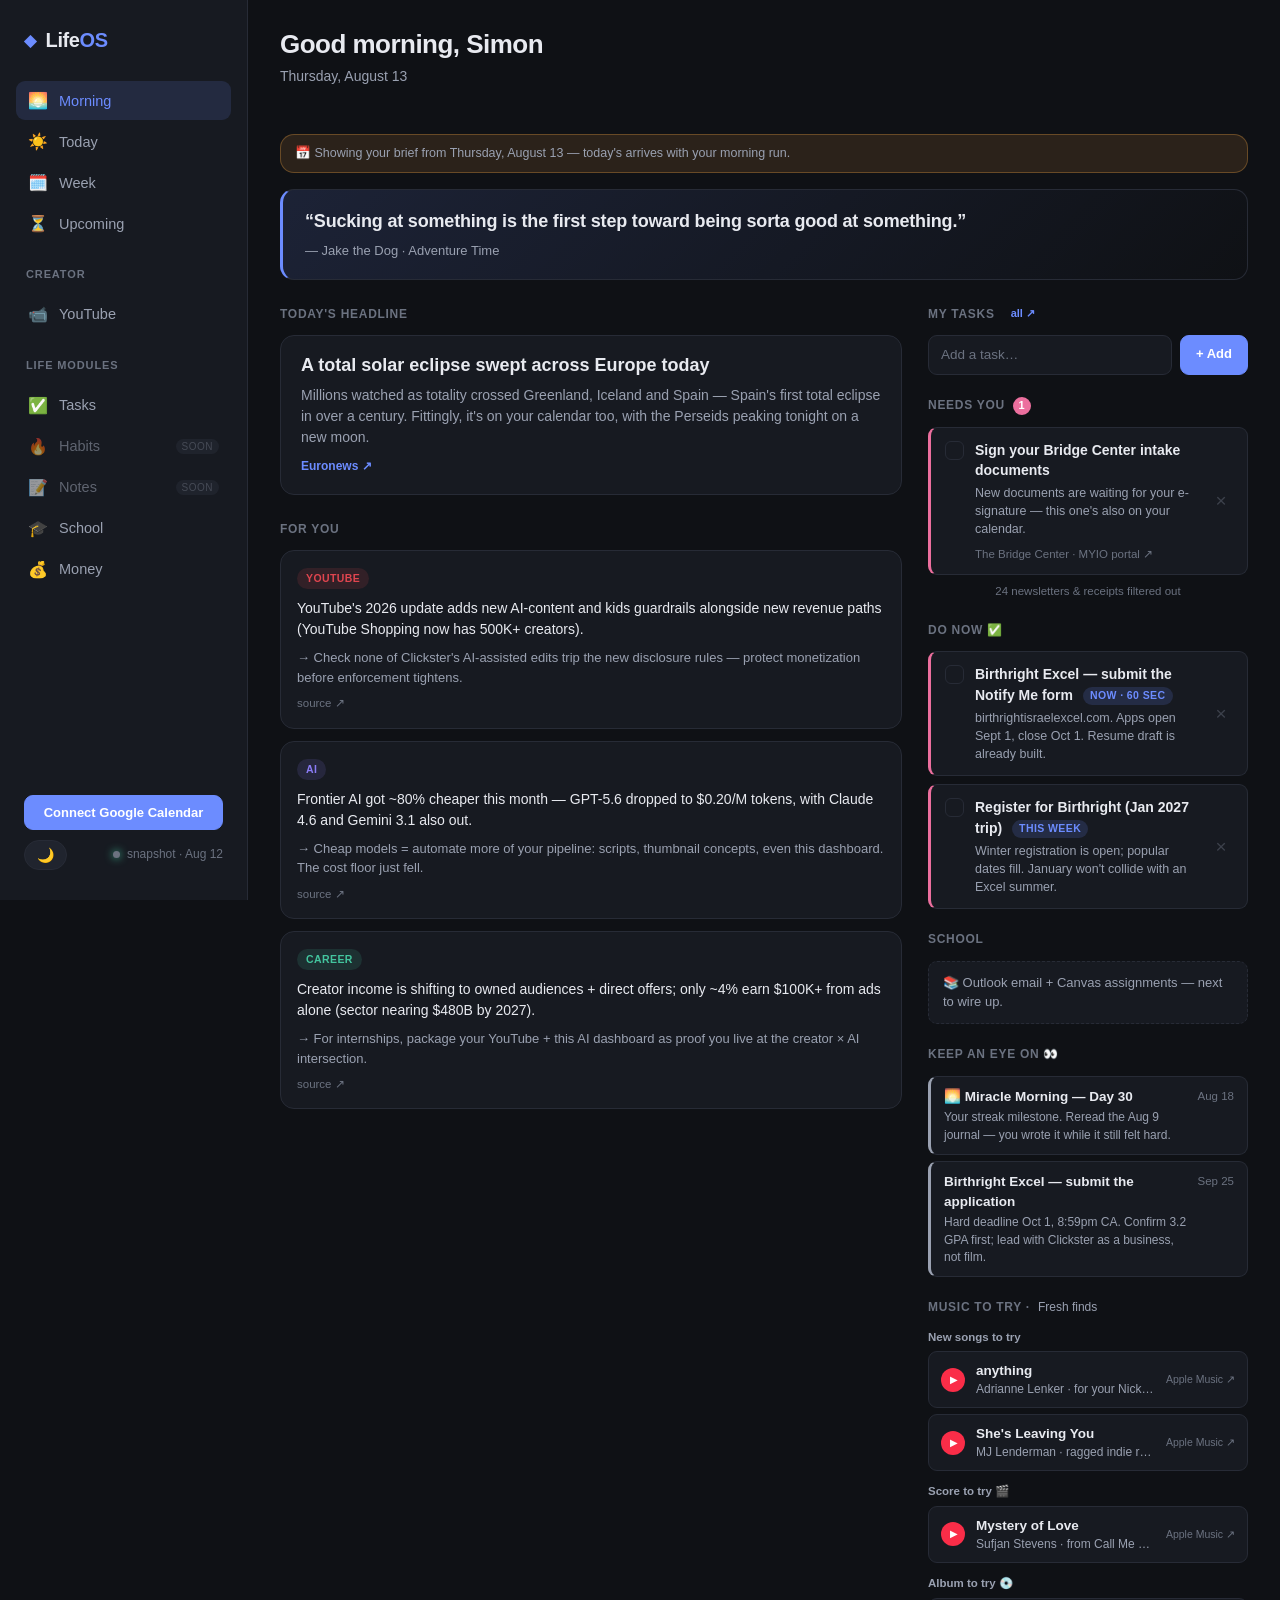
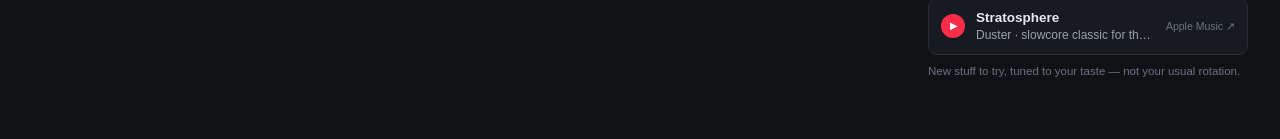
==== commit aeb6c9fe: "Add Tasks hub + user-created tasks with add/delete - New Tasks tab: unified list of Needs-you, Do-no" ====
--- a/index.html
+++ b/index.html
@@ -46,8 +46,8 @@
 
       <div class="nav-section-label">Life modules</div>
       <nav class="nav">
-        <button class="nav-item soon" disabled>
-          <span class="nav-ico">✅</span> Tasks <span class="soon-tag">soon</span>
+        <button class="nav-item" data-view="tasks">
+          <span class="nav-ico">✅</span> Tasks
         </button>
         <button class="nav-item soon" disabled>
           <span class="nav-ico">🔥</span> Habits <span class="soon-tag">soon</span>
--- a/styles.css
+++ b/styles.css
@@ -429,6 +429,33 @@
 .need-from { font-size: 11.5px; color: var(--text-faint); margin-top: 7px; }
 .need-filtered { font-size: 11.5px; color: var(--text-faint); margin-top: 8px; text-align: center; }
 .task-when { display: inline-block; margin-left: 6px; font-size: 10.5px; font-weight: 700; text-transform: uppercase; letter-spacing: .04em; color: var(--accent); background: color-mix(in srgb, var(--accent) 16%, transparent); padding: 1px 7px; border-radius: 999px; vertical-align: middle; }
+.need-del {
+  flex: none; align-self: center; width: 24px; height: 24px; padding: 0; margin-left: 2px;
+  border: none; background: transparent; color: var(--text-faint);
+  font-size: 19px; line-height: 1; cursor: pointer; border-radius: 6px; opacity: .45;
+  transition: opacity .12s, background .12s, color .12s;
+}
+.need-del:hover { opacity: 1; color: var(--c-social); background: color-mix(in srgb, var(--c-social) 15%, transparent); }
+/* Add-a-task input */
+.task-add { display: flex; gap: 8px; margin-bottom: 12px; }
+.task-add.big { margin-bottom: 18px; }
+.task-add-input {
+  flex: 1; min-width: 0; font: inherit; font-size: 13.5px; padding: 9px 12px;
+  border-radius: var(--radius-sm); border: 1px solid var(--line); background: var(--bg-elev); color: var(--text);
+}
+.task-add-input::placeholder { color: var(--text-faint); }
+.task-add-input:focus { outline: none; border-color: var(--accent); }
+.task-add-btn {
+  flex: none; font: inherit; font-size: 13px; font-weight: 600; padding: 9px 15px;
+  border-radius: var(--radius-sm); border: 1px solid var(--accent); background: var(--accent); color: #fff; cursor: pointer;
+}
+.task-add-btn:hover { opacity: .9; }
+/* Tasks tab */
+.tasks-wrap { max-width: 660px; }
+.tasks-wrap .needs { margin-bottom: 6px; }
+.tasks-count { font-size: 13px; color: var(--text-dim); margin-bottom: 14px; font-weight: 600; }
+.sec-link { font-size: 11px; font-weight: 600; color: var(--accent); text-decoration: none; text-transform: none; letter-spacing: 0; margin-left: 8px; cursor: pointer; }
+.sec-link:hover { text-decoration: underline; }
 .need-item.task.done .task-when { opacity: .5; }
 
 .soon-card {
@@ -554,6 +581,44 @@
 .abroad-credits { font-size: 12px; color: var(--text-faint); margin-top: 2px; }
 .abroad-courses { margin-top: 10px; }
 .abroad-note { font-size: 12px; color: var(--text-dim); margin-top: 10px; line-height: 1.45; }
+.abroad-courses:empty { display: none; }
+.school-flags { display: flex; flex-direction: column; gap: 8px; margin-bottom: 20px; }
+.school-flag {
+  display: flex; align-items: flex-start; gap: 11px; text-decoration: none;
+  padding: 11px 14px; border-radius: var(--radius);
+  background: color-mix(in srgb, var(--c-meal) 12%, transparent);
+  border: 1px solid color-mix(in srgb, var(--c-meal) 30%, transparent);
+  color: var(--text); transition: background .12s;
+}
+.school-flag:hover { background: color-mix(in srgb, var(--c-meal) 18%, transparent); }
+.school-flag.now { background: color-mix(in srgb, var(--c-social) 13%, transparent); border-color: color-mix(in srgb, var(--c-social) 34%, transparent); }
+.flag-ico { font-size: 15px; line-height: 1.3; flex: none; }
+.flag-body { display: flex; flex-direction: column; gap: 2px; min-width: 0; }
+.flag-title { font-size: 13.5px; font-weight: 600; }
+.flag-why { font-size: 12.5px; color: var(--text-dim); line-height: 1.45; }
+/* This-term class schedule */
+.cl-week { display: grid; grid-template-columns: repeat(auto-fit, minmax(120px, 1fr)); gap: 10px; margin-bottom: 22px; }
+.cl-day { background: var(--bg-elev); border: 1px solid var(--line); border-radius: var(--radius-sm); padding: 10px 9px; min-width: 0; }
+.cl-day-h { font-size: 11px; text-transform: uppercase; letter-spacing: 0.06em; color: var(--text-faint); font-weight: 700; text-align: center; margin-bottom: 9px; }
+.cl-block { background: var(--accent-soft); border: 1px solid color-mix(in srgb, var(--accent) 26%, transparent); border-radius: 7px; padding: 6px 8px; margin-bottom: 6px; }
+.cl-block:last-child { margin-bottom: 0; }
+.cl-code { font-size: 12px; font-weight: 650; }
+.cl-time { font-size: 11px; color: var(--text-dim); font-variant-numeric: tabular-nums; }
+.cl-room { font-size: 10.5px; color: var(--text-faint); }
+.cl-empty { color: var(--text-faint); text-align: center; font-size: 12px; }
+/* Requirement checker */
+.check-summary { font-size: 13px; font-weight: 600; padding: 10px 14px; border-radius: var(--radius); margin-bottom: 10px; }
+.check-summary.ok { background: color-mix(in srgb, var(--c-health) 13%, transparent); border: 1px solid color-mix(in srgb, var(--c-health) 30%, transparent); }
+.check-summary.warn { background: color-mix(in srgb, var(--c-social) 13%, transparent); border: 1px solid color-mix(in srgb, var(--c-social) 30%, transparent); }
+.checks { display: flex; flex-direction: column; margin-bottom: 22px; }
+.check-row { display: grid; grid-template-columns: auto 1fr auto; align-items: center; gap: 11px; padding: 9px 2px; border-bottom: 1px solid var(--line-soft); }
+.check-row:last-child { border-bottom: none; }
+.check-ico { font-size: 14px; }
+.check-body { display: flex; flex-direction: column; gap: 1px; min-width: 0; }
+.check-course { font-size: 13px; font-weight: 600; overflow: hidden; text-overflow: ellipsis; white-space: nowrap; }
+.check-label { font-size: 12px; color: var(--text-dim); }
+.check-row.warn .check-label { color: var(--c-social); }
+.check-cr { font-size: 11.5px; color: var(--text-faint); font-variant-numeric: tabular-nums; }
 
 .brief-stale {
   font-size: 12.5px; color: var(--text-dim); line-height: 1.5;
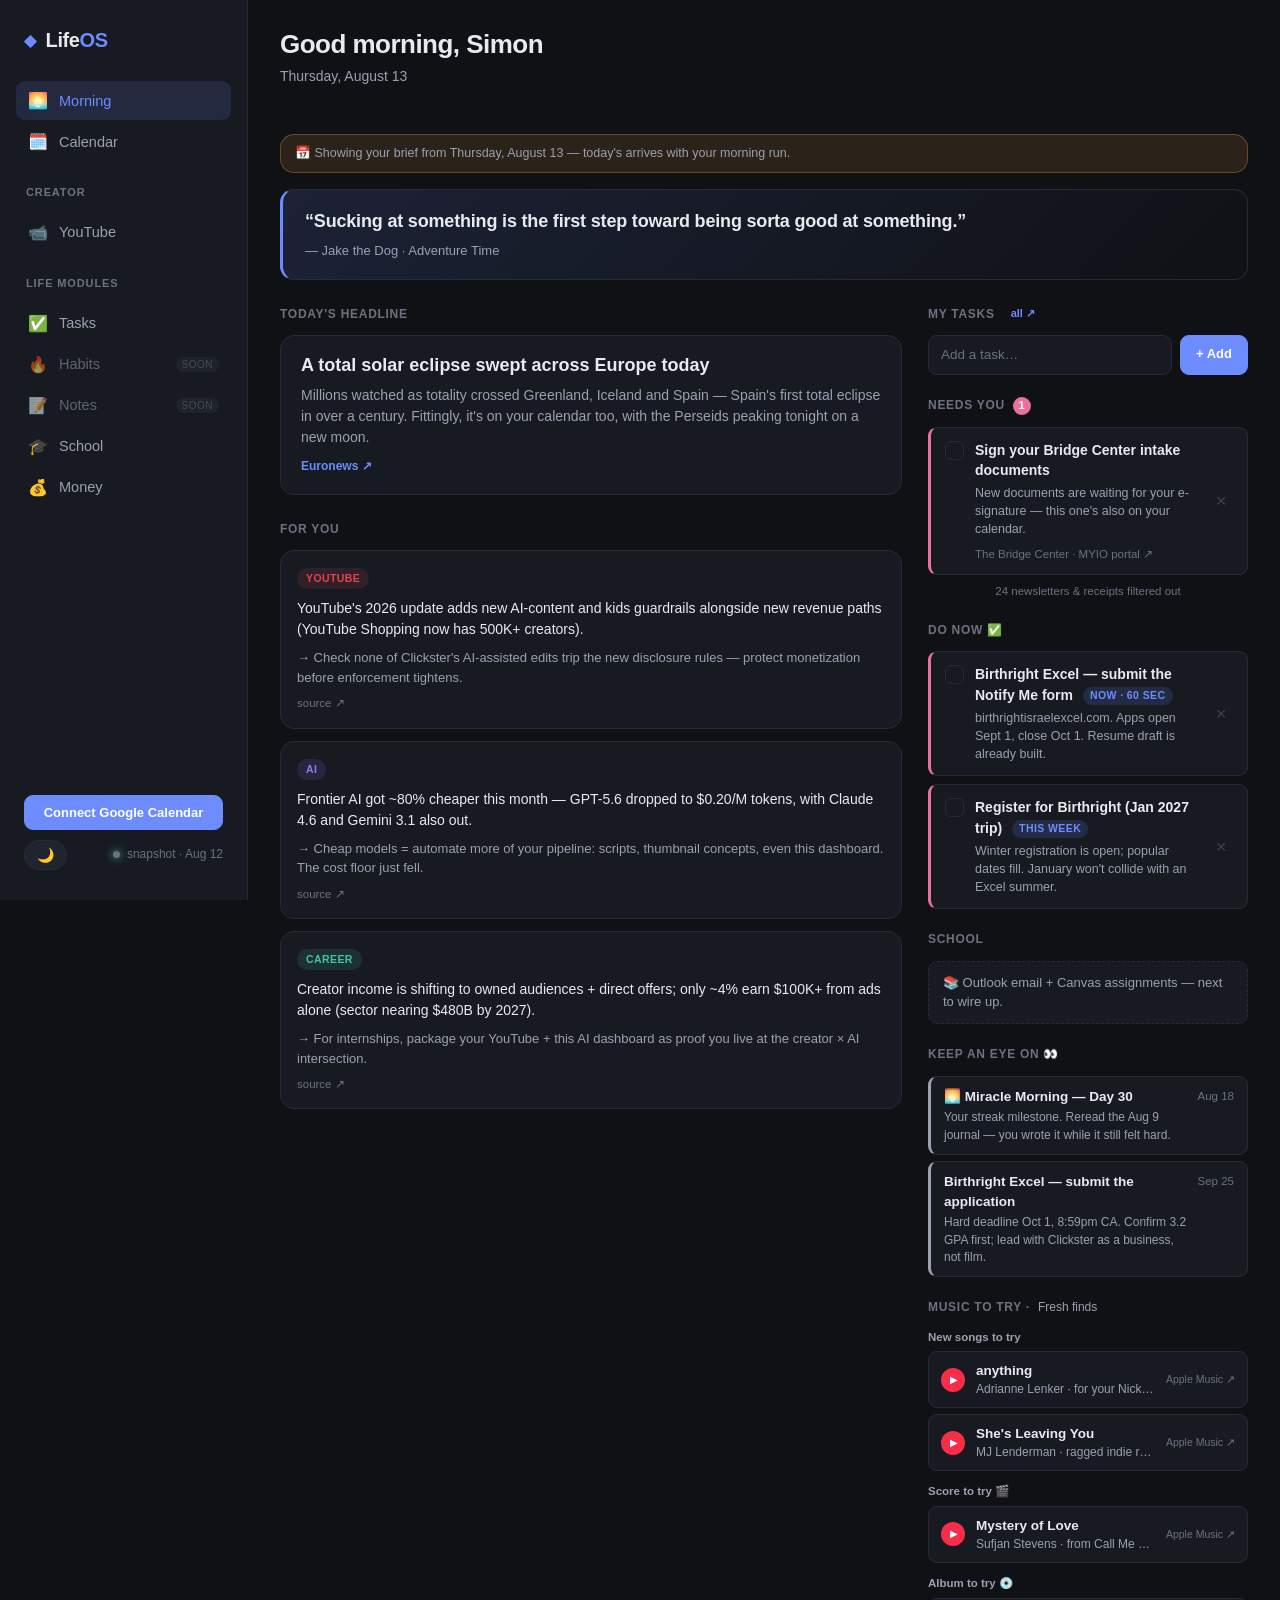
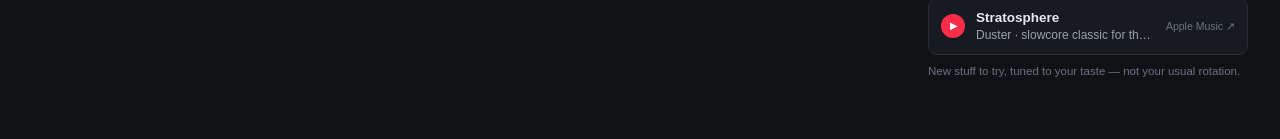
==== commit e062e618: "Group Today/Week/Upcoming under one Calendar tab - Single Calendar nav item with a Today/Week/Upcomi" ====
--- a/index.html
+++ b/index.html
@@ -26,14 +26,8 @@
         <button class="nav-item active" data-view="morning">
           <span class="nav-ico">🌅</span> Morning
         </button>
-        <button class="nav-item" data-view="today">
-          <span class="nav-ico">☀️</span> Today
-        </button>
-        <button class="nav-item" data-view="week">
-          <span class="nav-ico">🗓️</span> Week
-        </button>
-        <button class="nav-item" data-view="upcoming">
-          <span class="nav-ico">⏳</span> Upcoming
+        <button class="nav-item" data-view="calendar">
+          <span class="nav-ico">🗓️</span> Calendar
         </button>
       </nav>
 
--- a/styles.css
+++ b/styles.css
@@ -194,6 +194,19 @@
 .stat-value { font-size: 24px; font-weight: 700; margin-top: 6px; letter-spacing: -0.02em; }
 .stat-sub { font-size: 12.5px; color: var(--text-dim); margin-top: 2px; }
 .stat-value.accent { color: var(--accent); }
+
+/* ---------- Calendar segmented toggle ---------- */
+.cal-seg {
+  display: inline-flex; gap: 3px; padding: 3px; margin-bottom: 20px;
+  background: var(--bg-elev); border: 1px solid var(--line); border-radius: 11px;
+}
+.cal-seg-btn {
+  font: inherit; font-size: 13px; font-weight: 600; cursor: pointer;
+  padding: 7px 16px; border: none; border-radius: 8px; background: transparent; color: var(--text-dim);
+  transition: background .12s, color .12s;
+}
+.cal-seg-btn:hover { color: var(--text); }
+.cal-seg-btn.active { background: var(--accent); color: #fff; }
 
 /* ---------- Today timeline ---------- */
 .timeline { display: flex; flex-direction: column; gap: 2px; position: relative; }
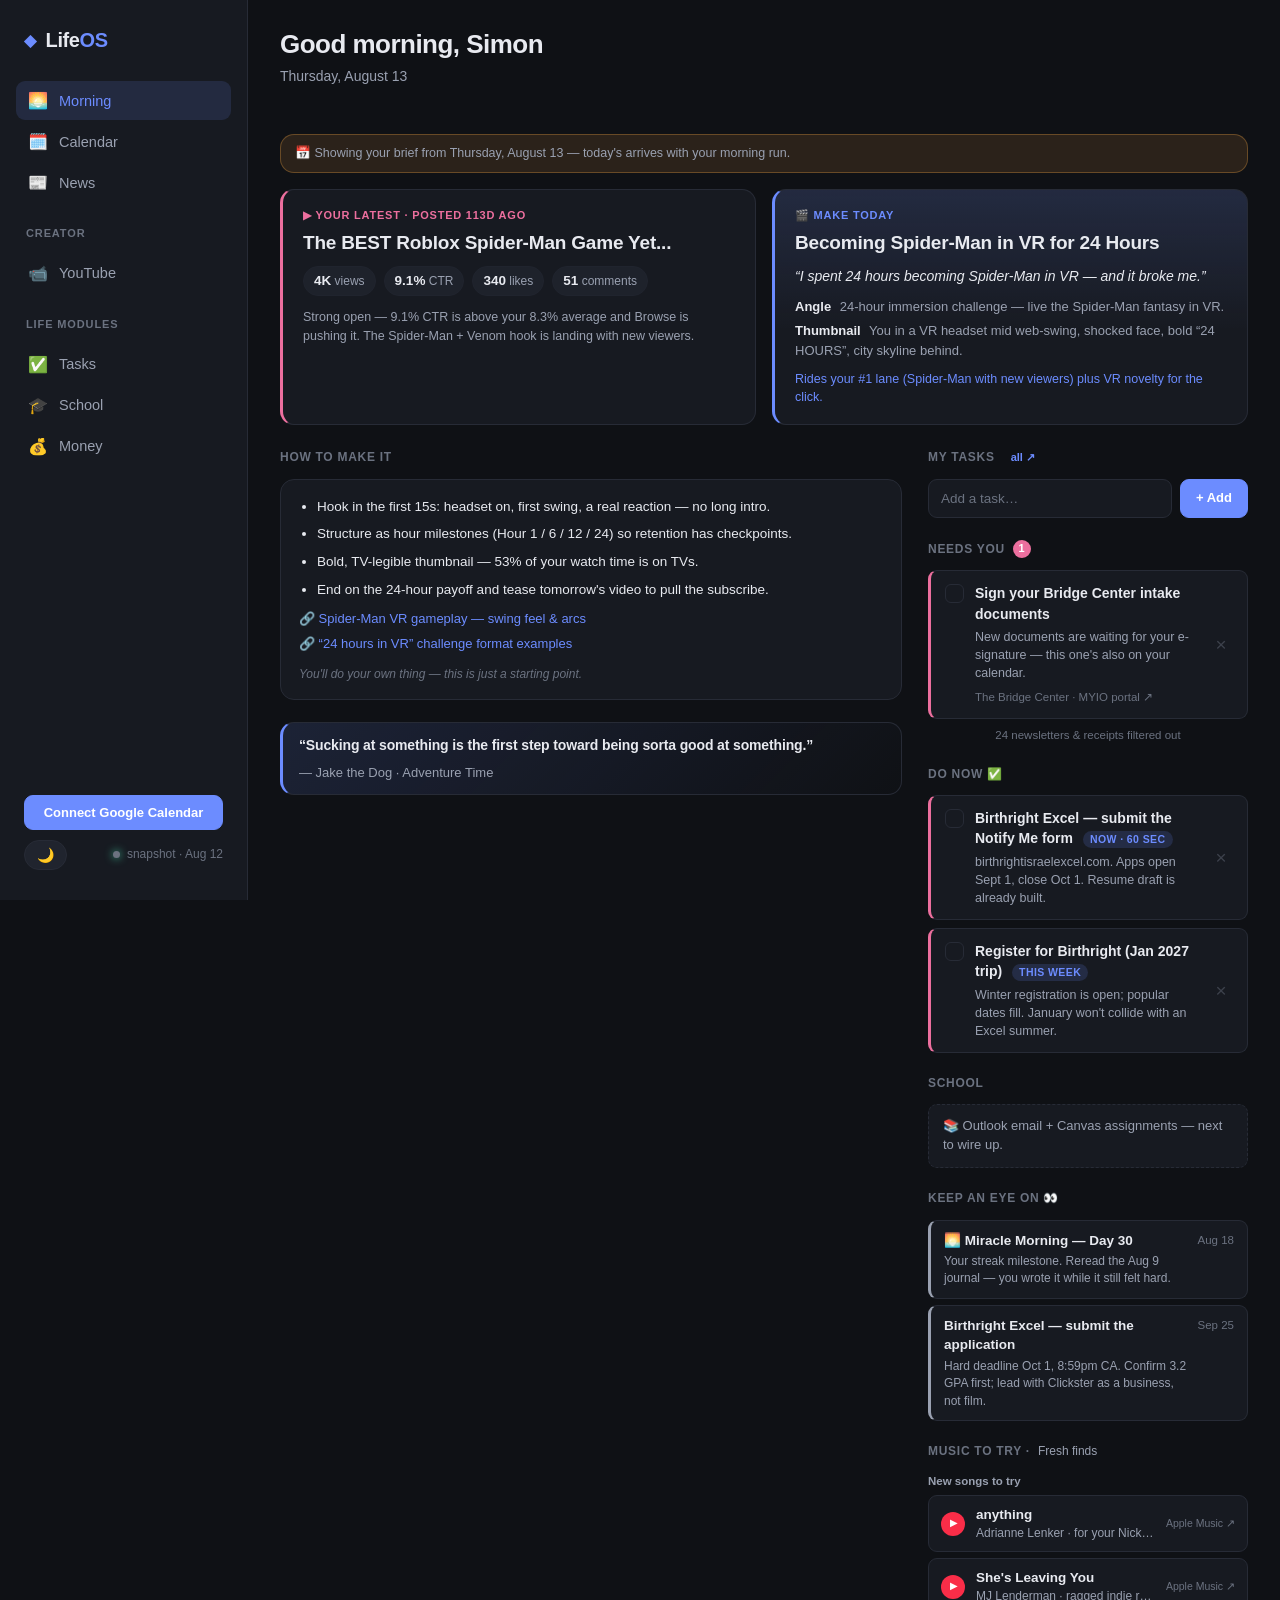
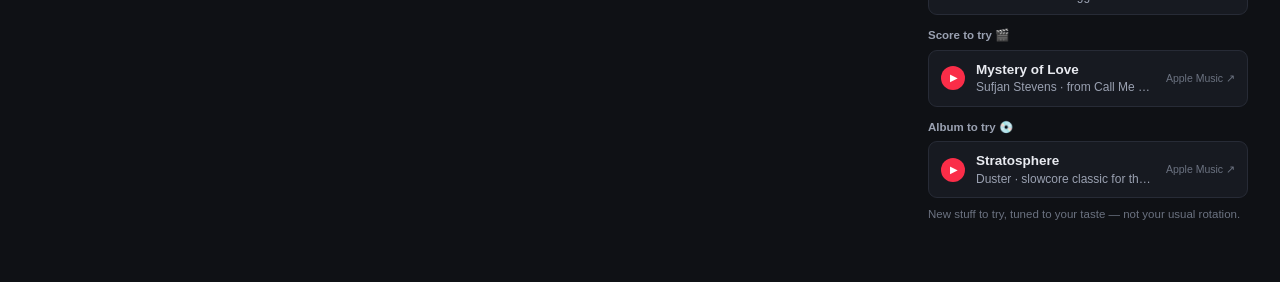
==== commit b22dc73a: "Morning = creator command center; move News to its own tab; drop Habits/Notes - Landing now leads wi" ====
--- a/index.html
+++ b/index.html
@@ -29,6 +29,9 @@
         <button class="nav-item" data-view="calendar">
           <span class="nav-ico">🗓️</span> Calendar
         </button>
+        <button class="nav-item" data-view="news">
+          <span class="nav-ico">📰</span> News
+        </button>
       </nav>
 
       <div class="nav-section-label">Creator</div>
@@ -42,12 +45,6 @@
       <nav class="nav">
         <button class="nav-item" data-view="tasks">
           <span class="nav-ico">✅</span> Tasks
-        </button>
-        <button class="nav-item soon" disabled>
-          <span class="nav-ico">🔥</span> Habits <span class="soon-tag">soon</span>
-        </button>
-        <button class="nav-item soon" disabled>
-          <span class="nav-ico">📝</span> Notes <span class="soon-tag">soon</span>
         </button>
         <button class="nav-item" data-view="school">
           <span class="nav-ico">🎓</span> School
--- a/styles.css
+++ b/styles.css
@@ -195,6 +195,31 @@
 .stat-sub { font-size: 12.5px; color: var(--text-dim); margin-top: 2px; }
 .stat-value.accent { color: var(--accent); }
 
+/* ---------- Calendar command bar ---------- */
+.cal-cmd {
+  display: flex; align-items: center; gap: 10px; margin-bottom: 12px;
+  padding: 6px 6px 6px 14px; border-radius: 12px;
+  background: var(--bg-elev); border: 1px solid var(--line);
+  transition: border-color .12s, box-shadow .12s;
+}
+.cal-cmd:focus-within { border-color: var(--accent); box-shadow: 0 0 0 3px var(--accent-soft); }
+.cal-cmd-spark { font-size: 15px; flex: none; opacity: .85; }
+.cal-cmd-input { flex: 1; min-width: 0; font: inherit; font-size: 14px; background: transparent; border: none; color: var(--text); padding: 8px 0; }
+.cal-cmd-input:focus { outline: none; }
+.cal-cmd-input::placeholder { color: var(--text-faint); }
+.cal-cmd-input:disabled { opacity: .6; }
+.cal-cmd-btn {
+  flex: none; font: inherit; font-size: 13px; font-weight: 700; cursor: pointer;
+  padding: 9px 18px; border-radius: 8px; border: none; background: var(--accent); color: #fff;
+}
+.cal-cmd-btn:hover { opacity: .9; }
+.cal-cmd-btn:disabled { opacity: .6; cursor: default; }
+.cal-cmd-status { font-size: 12.5px; min-height: 18px; margin: -4px 0 14px; padding: 0 4px; }
+.cal-cmd-status.working { color: var(--text-dim); }
+.cal-cmd-status.ok { color: var(--c-health); }
+.cal-cmd-status.err { color: var(--c-social); }
+.cal-cmd-status:empty { margin: 0; min-height: 0; }
+
 /* ---------- Calendar segmented toggle ---------- */
 .cal-seg {
   display: inline-flex; gap: 3px; padding: 3px; margin-bottom: 20px;
@@ -518,7 +543,7 @@
    minmax(0, …) lets the single track shrink below its content's min-content
    width instead of blowing the layout out horizontally. */
 @media (max-width: 900px) {
-  .brief-grid, .yt-grid { grid-template-columns: minmax(0, 1fr); }
+  .brief-grid, .yt-grid, .creator-hero { grid-template-columns: minmax(0, 1fr); }
   .ideas-grid { grid-template-columns: repeat(2, minmax(0, 1fr)); }
   .stats { grid-template-columns: repeat(2, minmax(0, 1fr)); }
   .legend { justify-content: flex-start; max-width: none; }
@@ -633,6 +658,34 @@
 .check-row.warn .check-label { color: var(--c-social); }
 .check-cr { font-size: 11.5px; color: var(--text-faint); font-variant-numeric: tabular-nums; }
 
+/* ---------- Creator command center (morning hero) ---------- */
+.creator-hero { display: grid; grid-template-columns: minmax(0, 1fr) minmax(0, 1fr); gap: 16px; margin-bottom: 24px; }
+.cr-card { display: block; text-decoration: none; color: inherit; border-radius: var(--radius); padding: 18px 20px; border: 1px solid var(--line); background: var(--bg-elev); }
+.cr-latest { border-left: 3px solid var(--c-social); }
+.cr-latest:hover { border-color: var(--c-social); }
+.cr-today { border-left: 3px solid var(--accent); background: linear-gradient(180deg, var(--accent-soft), transparent 60%), var(--bg-elev); }
+.cr-kicker { font-size: 11px; text-transform: uppercase; letter-spacing: 0.07em; font-weight: 700; color: var(--c-social); }
+.cr-kicker.make { color: var(--accent); }
+.cr-title { font-size: 19px; font-weight: 750; line-height: 1.25; margin: 7px 0 12px; letter-spacing: -0.01em; }
+.cr-stats { display: flex; flex-wrap: wrap; gap: 8px; }
+.cr-stat { font-size: 12px; color: var(--text-dim); background: var(--bg-elev-2); border: 1px solid var(--line-soft); padding: 4px 10px; border-radius: 20px; }
+.cr-stat b { color: var(--text); font-size: 13.5px; font-variant-numeric: tabular-nums; }
+.cr-note { font-size: 12.5px; color: var(--text-dim); line-height: 1.5; margin-top: 12px; }
+.cr-hook { font-size: 14px; font-style: italic; color: var(--text); margin-bottom: 10px; }
+.cr-line { font-size: 13px; color: var(--text-dim); line-height: 1.5; margin-top: 5px; }
+.cr-line b { color: var(--text); font-weight: 650; margin-right: 5px; }
+.cr-why { font-size: 12.5px; color: var(--accent); margin-top: 10px; }
+.make-card { background: var(--bg-elev); border: 1px solid var(--line); border-radius: var(--radius); padding: 16px 18px; margin-bottom: 22px; }
+.make-guides { margin: 0 0 4px 18px; padding: 0; }
+.make-guides li { font-size: 13.5px; line-height: 1.6; margin-bottom: 6px; }
+.make-refs { display: flex; flex-direction: column; gap: 6px; margin-top: 10px; }
+.make-refs a { font-size: 13px; color: var(--accent); text-decoration: none; }
+.make-refs a:hover { text-decoration: underline; }
+.make-note { font-size: 12px; color: var(--text-faint); margin-top: 12px; font-style: italic; }
+.quote-card.small { padding: 12px 16px; }
+.quote-card.small .quote-text { font-size: 14px; }
+.news-wrap { max-width: 760px; }
+
 .brief-stale {
   font-size: 12.5px; color: var(--text-dim); line-height: 1.5;
   background: color-mix(in srgb, var(--c-meal) 12%, transparent);
